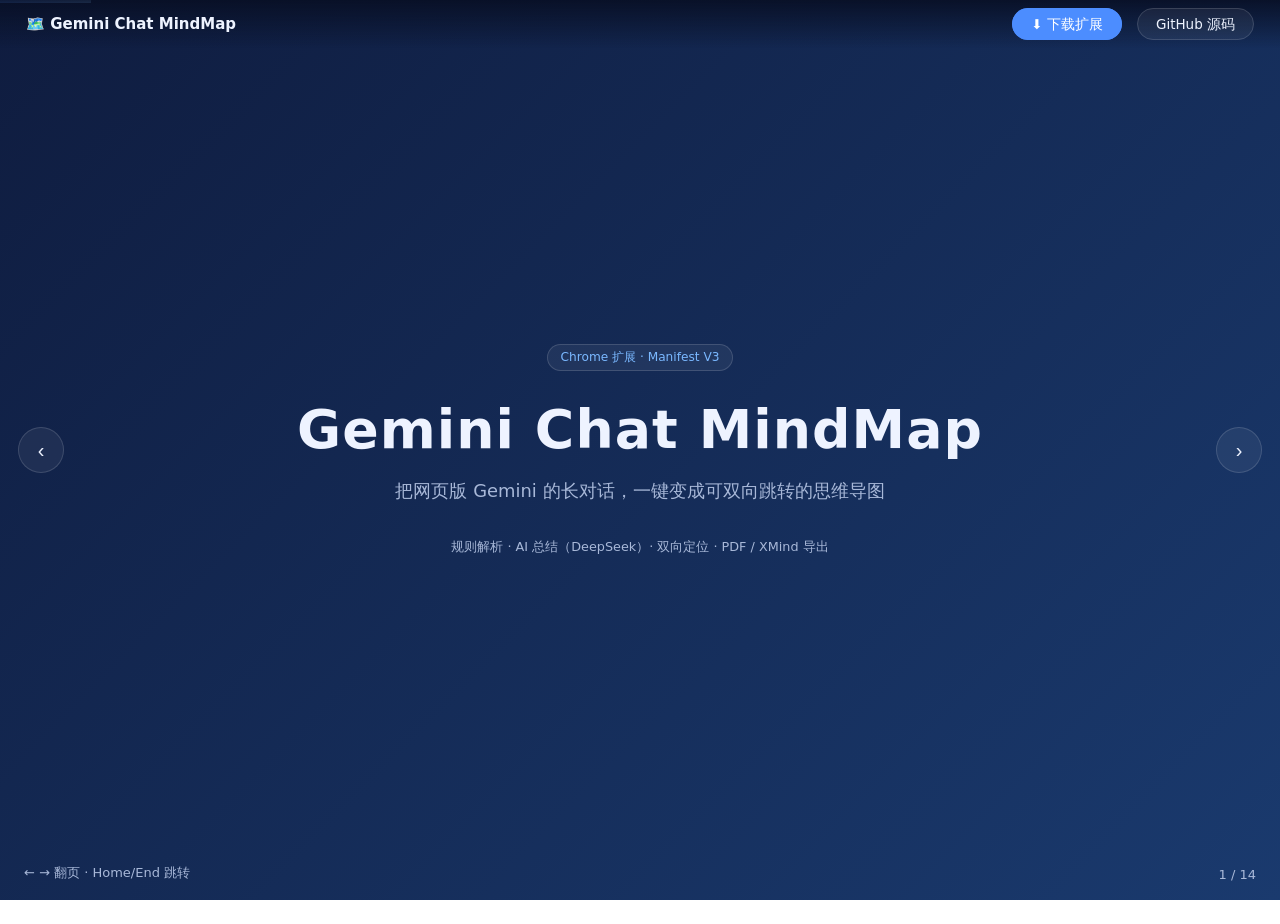
==== docs/index.html @ 5f8cdddb "添加 GitHub Pages 项目主页（含下载导航与快速上手页）" ====
<!DOCTYPE html>
<html lang="zh-CN">
<head>
<meta charset="UTF-8" />
<meta name="viewport" content="width=device-width, initial-scale=1.0" />
<title>Gemini Chat MindMap - 把 Gemini 对话变成思维导图</title>
<style>
  :root {
    --bg1: #0f1c3f;
    --bg2: #1a3a6e;
    --accent: #4c8dff;
    --accent2: #7ab8ff;
    --text: #eef3ff;
    --subtle: #a8b8d8;
    --card: rgba(255, 255, 255, 0.06);
    --border: rgba(255, 255, 255, 0.14);
  }
  * { box-sizing: border-box; margin: 0; padding: 0; }
  html, body { height: 100%; overflow: hidden; }
  body {
    font-family: system-ui, -apple-system, 'PingFang SC', 'Microsoft YaHei', sans-serif;
    background: linear-gradient(135deg, var(--bg1), var(--bg2));
    color: var(--text);
  }

  /* ---------- 幻灯片框架 ---------- */
  .deck { height: 100%; position: relative; }
  .slide {
    position: absolute; inset: 0;
    display: flex; flex-direction: column; align-items: center; justify-content: center;
    padding: 6vh 8vw;
    opacity: 0; visibility: hidden;
    transform: translateY(24px);
    transition: opacity .45s ease, transform .45s ease, visibility .45s;
  }
  .slide.active { opacity: 1; visibility: visible; transform: translateY(0); }

  h1 { font-size: 4.2vw; font-weight: 700; letter-spacing: .02em; }
  h2 { font-size: 2.6vw; font-weight: 700; margin-bottom: 4vh; color: var(--text); }
  h2 .no {
    display: inline-block; margin-right: .5em;
    color: var(--accent); font-weight: 800;
  }
  .subtitle { margin-top: 2vh; font-size: 1.4vw; color: var(--subtle); }
  .badge {
    display: inline-block; padding: .3em 1em; border-radius: 999px;
    background: var(--card); border: 1px solid var(--border);
    font-size: .95vw; color: var(--accent2); margin-bottom: 3vh;
  }

  /* ---------- 内容卡片 ---------- */
  .grid { display: grid; gap: 2.2vh 2vw; width: 100%; max-width: 1100px; }
  .grid.cols-2 { grid-template-columns: 1fr 1fr; }
  .grid.cols-3 { grid-template-columns: 1fr 1fr 1fr; }
  .card {
    background: var(--card); border: 1px solid var(--border);
    border-radius: 16px; padding: 2.6vh 1.6vw;
  }
  .card h3 { font-size: 1.25vw; margin-bottom: 1vh; color: var(--accent2); }
  .card p, .card li { font-size: 1.02vw; line-height: 1.75; color: var(--subtle); }
  .card ul { padding-left: 1.2em; }
  .card .em { color: var(--text); font-weight: 600; }

  code, .code {
    font-family: ui-monospace, 'SF Mono', Menlo, Consolas, monospace;
    background: rgba(76, 141, 255, .15); color: var(--accent2);
    border-radius: 6px; padding: .1em .45em; font-size: .92em;
  }
  pre {
    width: 100%; max-width: 1000px;
    background: #0a142e; border: 1px solid var(--border); border-radius: 14px;
    padding: 2.4vh 1.6vw; font-size: .95vw; line-height: 1.7;
    color: #c9dcff; overflow: auto; max-height: 52vh;
    font-family: ui-monospace, 'SF Mono', Menlo, Consolas, monospace;
  }
  pre .k { color: #7ab8ff; }
  pre .s { color: #9ecea0; }
  pre .c { color: #6b7ba0; }

  /* 架构图 */
  .arch { display: flex; align-items: center; gap: 1.2vw; width: 100%; max-width: 1100px; justify-content: center; }
  .arch .node {
    flex: 1; background: var(--card); border: 1px solid var(--border);
    border-radius: 14px; padding: 2.4vh 1vw; text-align: center;
  }
  .arch .node h3 { font-size: 1.1vw; color: var(--accent2); margin-bottom: .8vh; }
  .arch .node p { font-size: .88vw; color: var(--subtle); line-height: 1.6; }
  .arch .arrow { font-size: 1.6vw; color: var(--accent); flex: none; }

  /* 流程条 */
  .flow { display: flex; gap: 1vw; align-items: stretch; width: 100%; max-width: 1100px; }
  .flow .step {
    flex: 1; background: var(--card); border: 1px solid var(--border);
    border-radius: 14px; padding: 2.2vh 1.2vw; position: relative;
  }
  .flow .step::after {
    content: '→'; position: absolute; right: -1.05vw; top: 50%;
    transform: translateY(-50%); color: var(--accent); font-size: 1.3vw;
  }
  .flow .step:last-child::after { content: ''; }
  .flow .step h3 { font-size: 1.05vw; color: var(--accent2); margin-bottom: .8vh; }
  .flow .step p { font-size: .9vw; color: var(--subtle); line-height: 1.6; }

  /* 演示占位图 */
  .demo-shot {
    width: 100%; max-width: 900px; height: 46vh;
    border: 1px dashed var(--border); border-radius: 16px;
    display: flex; align-items: center; justify-content: center;
    background: var(--card); color: var(--subtle); font-size: 1.05vw;
    flex-direction: column; gap: 1vh;
  }
  .demo-shot .icon { font-size: 3vw; }

  /* ---------- 导航 ---------- */
  .progress {
    position: fixed; left: 0; top: 0; height: 3px;
    background: linear-gradient(90deg, var(--accent), var(--accent2));
    transition: width .35s ease; z-index: 10;
  }
  .hud {
    position: fixed; right: 24px; bottom: 18px;
    font-size: 13px; color: var(--subtle); z-index: 10;
  }
  .hint {
    position: fixed; left: 24px; bottom: 18px;
    font-size: 13px; color: var(--subtle); z-index: 10;
  }
  .nav {
    position: fixed; top: 50%; transform: translateY(-50%);
    width: 46px; height: 46px; border-radius: 50%;
    border: 1px solid var(--border); background: var(--card);
    color: var(--text); font-size: 20px; cursor: pointer; z-index: 10;
    display: flex; align-items: center; justify-content: center;
    transition: background .2s;
  }
  .nav:hover { background: rgba(255,255,255,.14); }
  .nav.prev { left: 18px; }
  .nav.next { right: 18px; }
  @media (max-width: 900px) {
    h1 { font-size: 7vw; } h2 { font-size: 5vw; }
    .card h3 { font-size: 3.4vw; } .card p, .card li { font-size: 3vw; }
    .grid.cols-2, .grid.cols-3 { grid-template-columns: 1fr; }
    pre { font-size: 2.6vw; }
  }

  .topbar {
    position: fixed; top: 0; left: 0; right: 0; z-index: 20;
    display: flex; justify-content: space-between; align-items: center;
    padding: 14px 26px;
    background: linear-gradient(180deg, rgba(8,15,36,.9), rgba(8,15,36,0));
  }
  .topbar .brand { font-weight: 700; font-size: 15px; }
  .topbar .links a {
    margin-left: 10px; padding: 7px 18px; border-radius: 999px;
    font-size: 13.5px; text-decoration: none; color: var(--text);
    border: 1px solid var(--border); background: var(--card);
    transition: filter .2s;
  }
  .topbar .links a.primary { background: var(--accent); border-color: var(--accent); color: #fff; }
  .topbar .links a:hover { filter: brightness(1.2); }
</style>
</head>
<body>
<div class="deck" id="deck">
<nav class="topbar">
  <span class="brand">🗺️ Gemini Chat MindMap</span>
  <span class="links">
    <a class="primary" href="https://github.com/llk-1/gemini-chat-mindmap/releases/latest">⬇ 下载扩展</a>
    <a href="https://github.com/llk-1/gemini-chat-mindmap">GitHub 源码</a>
  </span>
</nav>


  <!-- 1 封面 -->
  <section class="slide">
    <div class="badge">Chrome 扩展 · Manifest V3</div>
    <h1>Gemini Chat MindMap</h1>
    <p class="subtitle">把网页版 Gemini 的长对话，一键变成可双向跳转的思维导图</p>
    <p class="subtitle" style="margin-top:4vh;font-size:1vw">规则解析 · AI 总结（DeepSeek）· 双向定位 · PDF / XMind 导出</p>
  </section>


  <!-- 安装 -->
  <section class="slide">
    <h2><span class="no">★</span>快速上手</h2>
    <div class="grid cols-3">
      <div class="card"><h3>① 下载</h3><p>从 <span class="em">GitHub Release</span> 下载最新 zip 并解压（点击右上角「下载扩展」直达）。</p></div>
      <div class="card"><h3>② 加载</h3><p>打开 <code>chrome://extensions</code>，开启右上角「开发者模式」→「加载未打包的扩展程序」，选择解压目录。</p></div>
      <div class="card"><h3>③ 生成</h3><p>打开 Gemini 会话，点工具栏插件图标打开侧边栏 →「生成导图」。</p></div>
    </div>
    <p style="margin-top:3vh;color:var(--subtle);font-size:1vw">AI 总结需在「设置」中填入自己的 DeepSeek API Key；规则解析模式完全离线可用</p>
  </section>

  <!-- 2 背景 -->
  <section class="slide">
    <h2><span class="no">01</span>为什么做这个</h2>
    <div class="grid cols-3">
      <div class="card"><h3>长对话难回顾</h3><p>Gemini 会话动辄几十轮，想找回某段讨论只能在页面里<span class="em">反复滚动查找</span>，效率极低。</p></div>
      <div class="card"><h3>思路难梳理</h3><p>线性聊天流无法呈现<span class="em">主题结构与逻辑脉络</span>，复习、复盘时缺少全局视角。</p></div>
      <div class="card"><h3>内容难沉淀</h3><p>对话内容<span class="em">锁在网页里</span>，无法方便地导出为文档或脑图，进入个人知识库。</p></div>
    </div>
  </section>

  <!-- 3 功能总览 -->
  <section class="slide">
    <h2><span class="no">02</span>功能总览</h2>
    <div class="grid cols-2">
      <div class="card"><h3>规则解析</h3><p>按对话轮次即时生成导图，零成本；长回答按标题/段落自动切分子分支。</p></div>
      <div class="card"><h3>AI 总结</h3><p>调用 DeepSeek（chat / reasoner 可选）按<span class="em">主题域聚合</span>提炼大纲，带来源的节点可跳回原文。</p></div>
      <div class="card"><h3>双向跳转</h3><p>点导图节点 → 页面滚动定位并闪烁；悬停原文点「导图」→ 侧边栏展开路径并高亮节点。</p></div>
      <div class="card"><h3>一键导出</h3><p>导出 <span class="em">PDF</span>（整页等比）与 <span class="em">XMind</span> 文件，可直接进入 XMind 继续编辑。</p></div>
    </div>
  </section>

  <!-- 4 演示 -->
  <section class="slide">
    <h2><span class="no">03</span>效果演示</h2>
    <div class="demo-shot">
      <div class="icon">🗺️</div>
      <div>此处可替换为扩展实际运行截图</div>
      <div style="font-size:.85vw">左侧：Gemini 会话页（含悬停「导图」按钮）　右侧：侧边栏思维导图</div>
    </div>
  </section>

  <!-- 5 架构 -->
  <section class="slide">
    <h2><span class="no">04</span>技术架构</h2>
    <div class="arch">
      <div class="node"><h3>Content Script</h3><p>注入 gemini.google.com<br/>DOM 解析 · 定位闪烁<br/>悬停按钮 · 变更检测</p></div>
      <div class="arrow">⇄</div>
      <div class="node"><h3>Background SW</h3><p>侧边栏开关行为<br/>原文→导图请求中转<br/>（storage.session 暂存）</p></div>
      <div class="arrow">⇄</div>
      <div class="node"><h3>Side Panel</h3><p>mind-elixir 渲染导图<br/>规则/AI 双模式<br/>双向跳转 · PDF/XMind 导出</p></div>
    </div>
    <p style="margin-top:3.5vh;color:var(--subtle);font-size:1vw">零构建方案：原生 JS + vendored 库（mind-elixir / jsPDF / JSZip），无打包工具，维护成本最低</p>
  </section>

  <!-- 6 核心：DOM 解析 -->
  <section class="slide">
    <h2><span class="no">05</span>核心实现 · 容错 DOM 解析</h2>
    <p style="color:var(--subtle);font-size:1.05vw;margin-bottom:2.5vh">Gemini 前端类名随版本混淆变化，解析层采用<span style="color:var(--accent2)">选择器链降级</span>策略，独立封装便于维护：</p>
    <pre><span class="c">// content/content.js</span>
<span class="k">const</span> USER_SEL = <span class="s">'user-query'</span>, MODEL_SEL = <span class="s">'model-response'</span>;

<span class="k">function</span> findMessageEls() {
  <span class="c">// ① chat-history 内的自定义元素（最稳定）</span>
  <span class="c">// ② chat-window / conversation-container 范围</span>
  <span class="c">// ③ document 全局兜底 + 去嵌套 + 文档序排序</span>
}
<span class="c">// 每条消息 → { type, index, text, headings[] }</span>
<span class="c">// index 即双向跳转的锚点</span></pre>
  </section>

  <!-- 7 核心：双向跳转 -->
  <section class="slide">
    <h2><span class="no">06</span>核心实现 · 双向跳转</h2>
    <div class="grid cols-2">
      <div class="card">
        <h3>导图 → 原文</h3>
        <ul>
          <li>节点 <code>data-nodeid</code> → payload Map 查到消息 <code>index</code></li>
          <li><code>GMM_LOCATE</code> → 页面按 index 重查元素</li>
          <li><code>scrollIntoView</code> 居中 + CSS 闪烁高亮</li>
        </ul>
      </div>
      <div class="card">
        <h3>原文 → 导图</h3>
        <ul>
          <li>悬停消息出现「导图」按钮（页面注入样式，不受 CSP 影响）</li>
          <li>点击 → background 暂存 <code>pendingHighlight</code> 并自动打开侧边栏</li>
          <li>面板展开祖先链 → 滚动至节点 → 闪烁</li>
        </ul>
      </div>
    </div>
    <p style="margin-top:3vh;color:var(--subtle);font-size:1vw">锚点用「会话内序号」而非 DOM 引用：定位时实时重查，<span style="color:var(--accent2)">天然容忍 Gemini 的重渲染</span></p>
  </section>

  <!-- 8 AI 管线 -->
  <section class="slide">
    <h2><span class="no">07</span>AI 总结管线（DeepSeek）</h2>
    <div class="flow">
      <div class="step"><h3>① 转录</h3><p>轮次分组 + 【第n轮】标注，单条 2500 字 / 总量 45k 字截断</p></div>
      <div class="step"><h3>② 提示词</h3><p>要求按主题域聚合、2~4 层结构、ref 标注来源轮次、严格 JSON</p></div>
      <div class="step"><h3>③ 调用</h3><p>deepseek-chat（JSON 模式）或 deepseek-reasoner（更高质量）</p></div>
      <div class="step"><h3>④ 清洗</h3><p>剥离围栏宽松解析 → 校验层级/字数 → ref 轮次号映射回消息 index</p></div>
    </div>
  </section>

  <!-- 9 导出 -->
  <section class="slide">
    <h2><span class="no">08</span>导出能力</h2>
    <div class="grid cols-2">
      <div class="card">
        <h3>PDF</h3>
        <p>mind-elixir <code>exportPng()</code> 渲染整图 → jsPDF 按导图<span class="em">实际宽高建同尺寸页面</span> → 直接下载，无裁剪无缩放。</p>
      </div>
      <div class="card">
        <h3>XMind</h3>
        <p>导图树转 XMind 2020+ 的 <code>content.json</code>（topic→title、children→attached）→ JSZip 打包 <code>.xmind</code> → XMind 打开可继续编辑。</p>
      </div>
    </div>
  </section>

  <!-- 10 难点 -->
  <section class="slide">
    <h2><span class="no">09</span>踩过的坑与解法</h2>
    <div class="grid cols-3">
      <div class="card"><h3>扩展重载脚本失效</h3><p>重载后旧 content script 上下文死亡，通信必挂。<br/><span class="em">解：</span>通信失败时用 <code>chrome.scripting</code> 自动重注入 + 旧脚本清理注册表。</p></div>
      <div class="card"><h3>IIFE 导出形式</h3><p>mind-elixir IIFE 全局变量是模块对象而非类。<br/><span class="em">解：</span><code>MindElixir.default || MindElixir</code> 兼容取值。</p></div>
      <div class="card"><h3>无障碍文本污染</h3><p>抓取文本混入 "You said" 等屏幕阅读器前缀。<br/><span class="em">解：</span>文本提取后正则剥离已知前缀。</p></div>
    </div>
  </section>

  <!-- 11 测试 -->
  <section class="slide">
    <h2><span class="no">10</span>质量保障</h2>
    <div class="grid cols-2">
      <div class="card"><h3>单元测试 × 34</h3><p>树构建抽为纯函数模块 <code>treeBuilder.js</code>：轮次分组、50 轮截断、ref 映射、AI JSON 容错、深度防护等 <span class="em">34 项断言全过</span>。</p></div>
      <div class="card"><h3>手动测试清单</h3><p>覆盖：规则/AI 生成、双向跳转、会话更新提示、长会话截断、空会话、无效 Key、断网等边界场景。</p></div>
    </div>
  </section>

  <!-- 12 展望 -->
  <section class="slide">
    <h2><span class="no">11</span>后续规划</h2>
    <div class="grid cols-3">
      <div class="card"><h3>历史会话</h3><p>支持从侧边栏会话列表选择历史对话生成导图。</p></div>
      <div class="card"><h3>更多平台</h3><p>抽象解析层，适配 ChatGPT / Claude 等对话站点。</p></div>
      <div class="card"><h3>更多导出</h3><p>Markdown 大纲、OPML、PNG 长图等格式。</p></div>
    </div>
  </section>

  <!-- 13 结尾 -->
  <section class="slide">
    <h1 style="font-size:3.4vw">让每一次 AI 对话<br/>都能沉淀为结构化知识</h1>
    <p class="subtitle">Gemini Chat MindMap · 谢谢观看</p>
  </section>

</div>

<div class="progress" id="progress"></div>
<button class="nav prev" id="btnPrev" aria-label="上一页">‹</button>
<button class="nav next" id="btnNext" aria-label="下一页">›</button>
<div class="hint">← → 翻页 · Home/End 跳转</div>
<div class="hud" id="hud">1 / 13</div>

<script>
(function () {
  var slides = document.querySelectorAll('.slide');
  var total = slides.length;
  var cur = 0;
  var hud = document.getElementById('hud');
  var progress = document.getElementById('progress');

  function show(i) {
    cur = Math.max(0, Math.min(total - 1, i));
    slides.forEach(function (s, idx) { s.classList.toggle('active', idx === cur); });
    hud.textContent = (cur + 1) + ' / ' + total;
    progress.style.width = ((cur + 1) / total * 100) + '%';
  }

  document.getElementById('btnPrev').addEventListener('click', function () { show(cur - 1); });
  document.getElementById('btnNext').addEventListener('click', function () { show(cur + 1); });

  document.addEventListener('keydown', function (e) {
    if (e.key === 'ArrowRight' || e.key === 'ArrowDown' || e.key === ' ' || e.key === 'PageDown') { e.preventDefault(); show(cur + 1); }
    else if (e.key === 'ArrowLeft' || e.key === 'ArrowUp' || e.key === 'PageUp') { e.preventDefault(); show(cur - 1); }
    else if (e.key === 'Home') { show(0); }
    else if (e.key === 'End') { show(total - 1); }
  });

  // 触摸滑动支持
  var touchX = null;
  document.addEventListener('touchstart', function (e) { touchX = e.touches[0].clientX; }, { passive: true });
  document.addEventListener('touchend', function (e) {
    if (touchX == null) return;
    var dx = e.changedTouches[0].clientX - touchX;
    if (dx < -50) show(cur + 1);
    else if (dx > 50) show(cur - 1);
    touchX = null;
  }, { passive: true });

  show(0);
})();
</script>
</body>
</html>
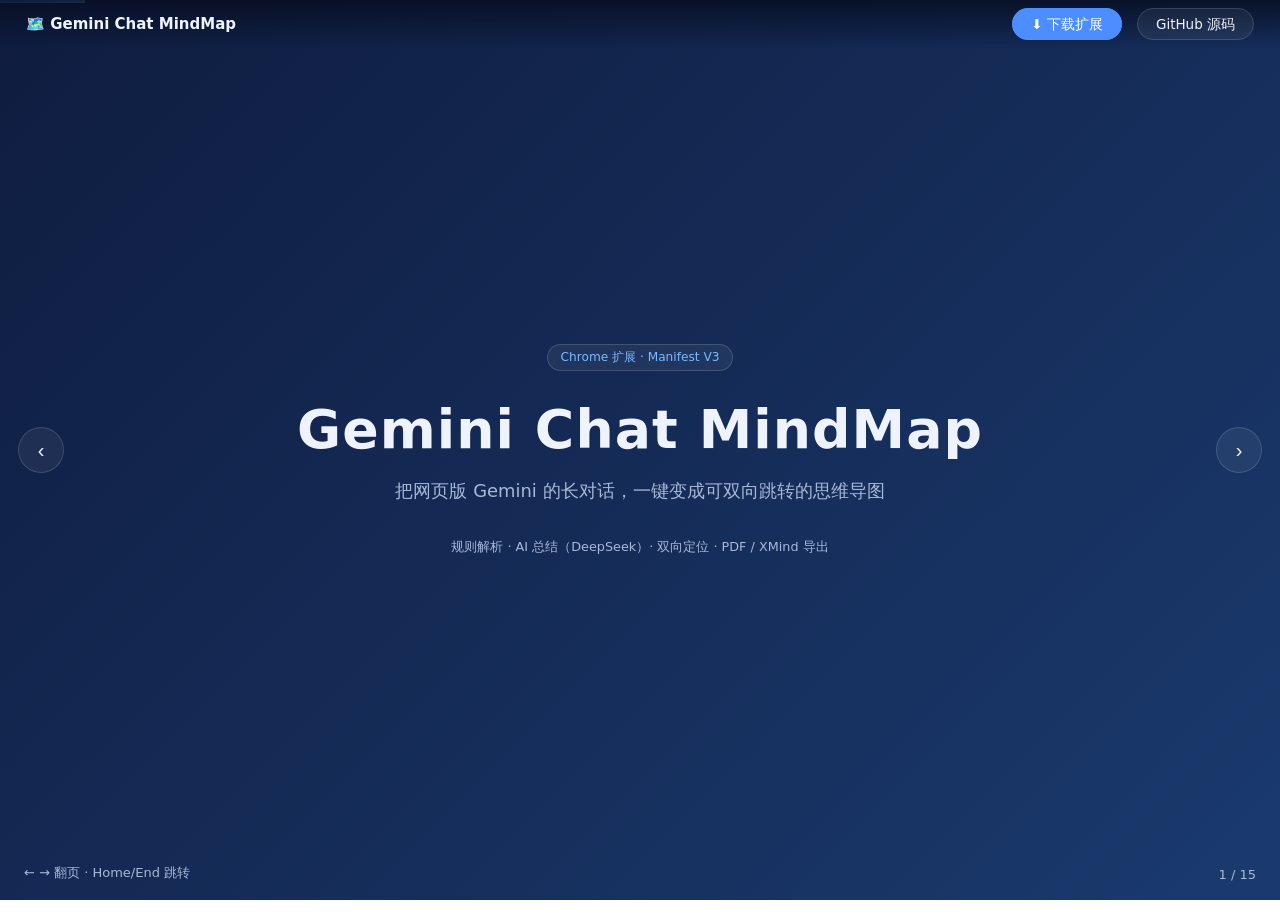
==== commit 87c24bc2: "主页新增开源仓库页（仓库卡片 + Star 按钮）" ====
--- a/docs/index.html
+++ b/docs/index.html
@@ -330,6 +330,18 @@
     </div>
   </section>
 
+  <!-- 仓库 -->
+  <section class="slide">
+    <h2><span class="no">12</span>开源仓库</h2>
+    <div style="display:flex;flex-direction:column;gap:2.6vh;align-items:center">
+      <a href="https://github.com/llk-1/gemini-chat-mindmap" target="_blank" rel="noreferrer">
+        <img src="https://github-readme-stats.vercel.app/api/pin/?username=llk-1&amp;repo=gemini-chat-mindmap&amp;theme=tokyonight" alt="Gemini Chat MindMap GitHub 仓库卡片" style="width:min(560px,60vw);border-radius:12px" />
+      </a>
+      <iframe src="https://ghbtns.com/github-btn.html?user=llk-1&amp;repo=gemini-chat-mindmap&amp;type=star&amp;count=true&amp;size=large" frameborder="0" scrolling="0" width="170" height="30" title="GitHub Star"></iframe>
+      <p style="color:var(--subtle);font-size:1vw">点击卡片进入仓库 · 欢迎 Star / Fork / Issue</p>
+    </div>
+  </section>
+
   <!-- 13 结尾 -->
   <section class="slide">
     <h1 style="font-size:3.4vw">让每一次 AI 对话<br/>都能沉淀为结构化知识</h1>
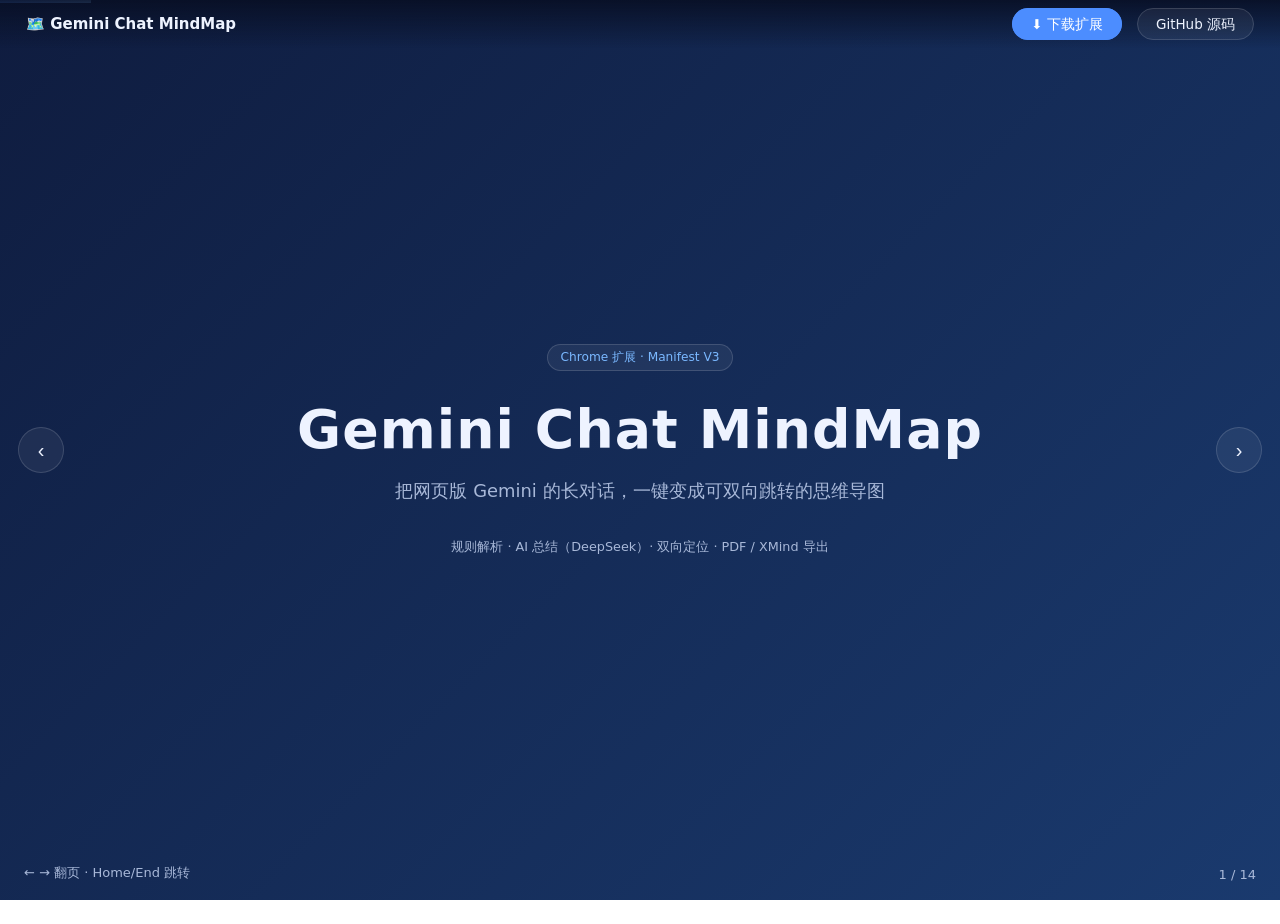
==== commit cb5fcc5e: "移除「容错 DOM 解析」幻灯片并重排编号" ====
--- a/docs/index.html
+++ b/docs/index.html
@@ -215,11 +215,10 @@
   <!-- 4 演示 -->
   <section class="slide">
     <h2><span class="no">03</span>效果演示</h2>
-    <div class="demo-shot">
-      <div class="icon">🗺️</div>
-      <div>此处可替换为扩展实际运行截图</div>
-      <div style="font-size:.85vw">左侧：Gemini 会话页（含悬停「导图」按钮）　右侧：侧边栏思维导图</div>
-    </div>
+    <div class="demo-shot" style="border:none;background:none;padding:0">
+      <img src="assets/demo.png" alt="Gemini Chat MindMap 实际运行效果：左侧 Gemini 会话，右侧思维导图" style="max-width:100%;max-height:52vh;border-radius:16px;border:1px solid var(--border);box-shadow:0 12px 48px rgba(0,0,0,.4)" />
+    </div>
+    <p style="margin-top:2vh;color:var(--subtle);font-size:.95vw">左侧：Gemini 会话页（悬停消息出现「导图」按钮）　右侧：侧边栏思维导图（节点可点击跳回原文）</p>
   </section>
 
   <!-- 5 架构 -->
@@ -235,25 +234,9 @@
     <p style="margin-top:3.5vh;color:var(--subtle);font-size:1vw">零构建方案：原生 JS + vendored 库（mind-elixir / jsPDF / JSZip），无打包工具，维护成本最低</p>
   </section>
 
-  <!-- 6 核心：DOM 解析 -->
-  <section class="slide">
-    <h2><span class="no">05</span>核心实现 · 容错 DOM 解析</h2>
-    <p style="color:var(--subtle);font-size:1.05vw;margin-bottom:2.5vh">Gemini 前端类名随版本混淆变化，解析层采用<span style="color:var(--accent2)">选择器链降级</span>策略，独立封装便于维护：</p>
-    <pre><span class="c">// content/content.js</span>
-<span class="k">const</span> USER_SEL = <span class="s">'user-query'</span>, MODEL_SEL = <span class="s">'model-response'</span>;
-
-<span class="k">function</span> findMessageEls() {
-  <span class="c">// ① chat-history 内的自定义元素（最稳定）</span>
-  <span class="c">// ② chat-window / conversation-container 范围</span>
-  <span class="c">// ③ document 全局兜底 + 去嵌套 + 文档序排序</span>
-}
-<span class="c">// 每条消息 → { type, index, text, headings[] }</span>
-<span class="c">// index 即双向跳转的锚点</span></pre>
-  </section>
-
   <!-- 7 核心：双向跳转 -->
   <section class="slide">
-    <h2><span class="no">06</span>核心实现 · 双向跳转</h2>
+    <h2><span class="no">05</span>核心实现 · 双向跳转</h2>
     <div class="grid cols-2">
       <div class="card">
         <h3>导图 → 原文</h3>
@@ -277,7 +260,7 @@
 
   <!-- 8 AI 管线 -->
   <section class="slide">
-    <h2><span class="no">07</span>AI 总结管线（DeepSeek）</h2>
+    <h2><span class="no">06</span>AI 总结管线（DeepSeek）</h2>
     <div class="flow">
       <div class="step"><h3>① 转录</h3><p>轮次分组 + 【第n轮】标注，单条 2500 字 / 总量 45k 字截断</p></div>
       <div class="step"><h3>② 提示词</h3><p>要求按主题域聚合、2~4 层结构、ref 标注来源轮次、严格 JSON</p></div>
@@ -288,7 +271,7 @@
 
   <!-- 9 导出 -->
   <section class="slide">
-    <h2><span class="no">08</span>导出能力</h2>
+    <h2><span class="no">07</span>导出能力</h2>
     <div class="grid cols-2">
       <div class="card">
         <h3>PDF</h3>
@@ -303,7 +286,7 @@
 
   <!-- 10 难点 -->
   <section class="slide">
-    <h2><span class="no">09</span>踩过的坑与解法</h2>
+    <h2><span class="no">08</span>踩过的坑与解法</h2>
     <div class="grid cols-3">
       <div class="card"><h3>扩展重载脚本失效</h3><p>重载后旧 content script 上下文死亡，通信必挂。<br/><span class="em">解：</span>通信失败时用 <code>chrome.scripting</code> 自动重注入 + 旧脚本清理注册表。</p></div>
       <div class="card"><h3>IIFE 导出形式</h3><p>mind-elixir IIFE 全局变量是模块对象而非类。<br/><span class="em">解：</span><code>MindElixir.default || MindElixir</code> 兼容取值。</p></div>
@@ -313,7 +296,7 @@
 
   <!-- 11 测试 -->
   <section class="slide">
-    <h2><span class="no">10</span>质量保障</h2>
+    <h2><span class="no">09</span>质量保障</h2>
     <div class="grid cols-2">
       <div class="card"><h3>单元测试 × 34</h3><p>树构建抽为纯函数模块 <code>treeBuilder.js</code>：轮次分组、50 轮截断、ref 映射、AI JSON 容错、深度防护等 <span class="em">34 项断言全过</span>。</p></div>
       <div class="card"><h3>手动测试清单</h3><p>覆盖：规则/AI 生成、双向跳转、会话更新提示、长会话截断、空会话、无效 Key、断网等边界场景。</p></div>
@@ -322,7 +305,7 @@
 
   <!-- 12 展望 -->
   <section class="slide">
-    <h2><span class="no">11</span>后续规划</h2>
+    <h2><span class="no">10</span>后续规划</h2>
     <div class="grid cols-3">
       <div class="card"><h3>历史会话</h3><p>支持从侧边栏会话列表选择历史对话生成导图。</p></div>
       <div class="card"><h3>更多平台</h3><p>抽象解析层，适配 ChatGPT / Claude 等对话站点。</p></div>
@@ -332,7 +315,7 @@
 
   <!-- 仓库 -->
   <section class="slide">
-    <h2><span class="no">12</span>开源仓库</h2>
+    <h2><span class="no">11</span>开源仓库</h2>
     <div style="display:flex;flex-direction:column;gap:2.6vh;align-items:center">
       <a href="https://github.com/llk-1/gemini-chat-mindmap" target="_blank" rel="noreferrer">
         <img src="https://github-readme-stats.vercel.app/api/pin/?username=llk-1&amp;repo=gemini-chat-mindmap&amp;theme=tokyonight" alt="Gemini Chat MindMap GitHub 仓库卡片" style="width:min(560px,60vw);border-radius:12px" />
